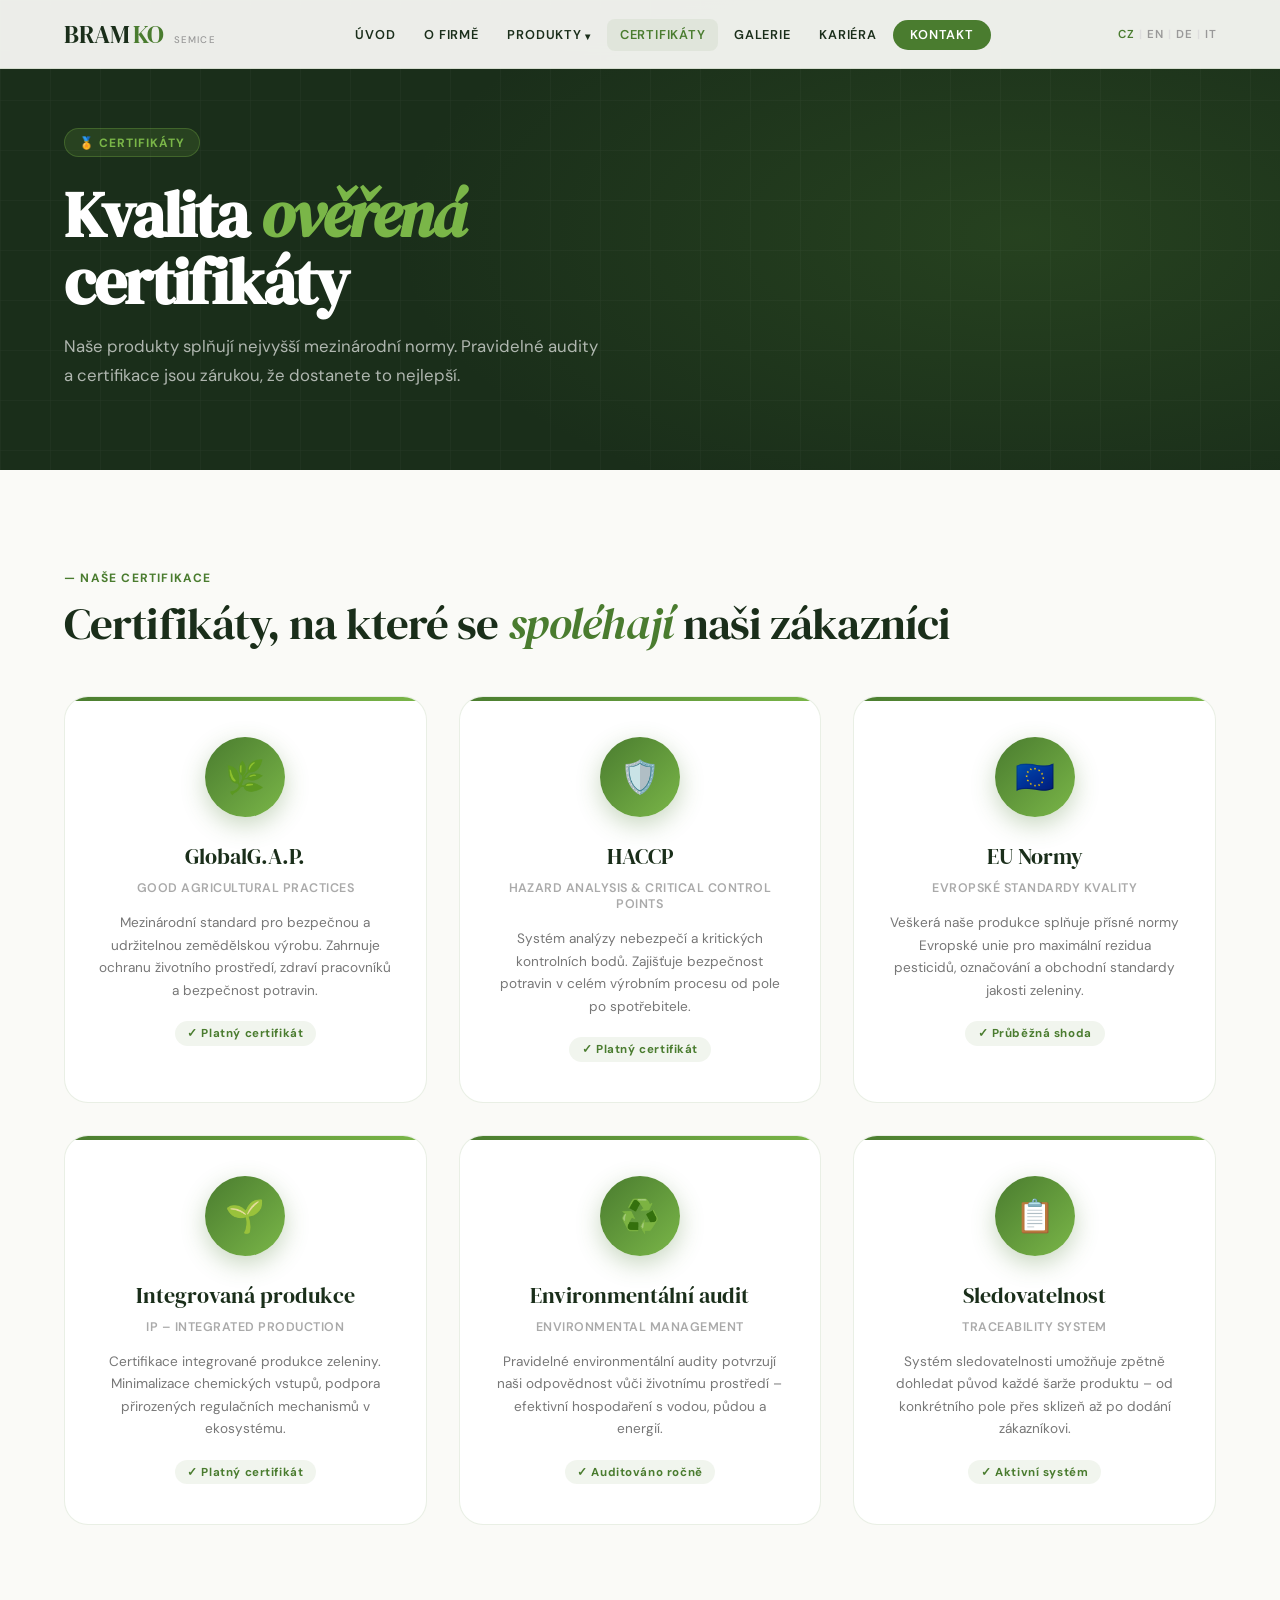
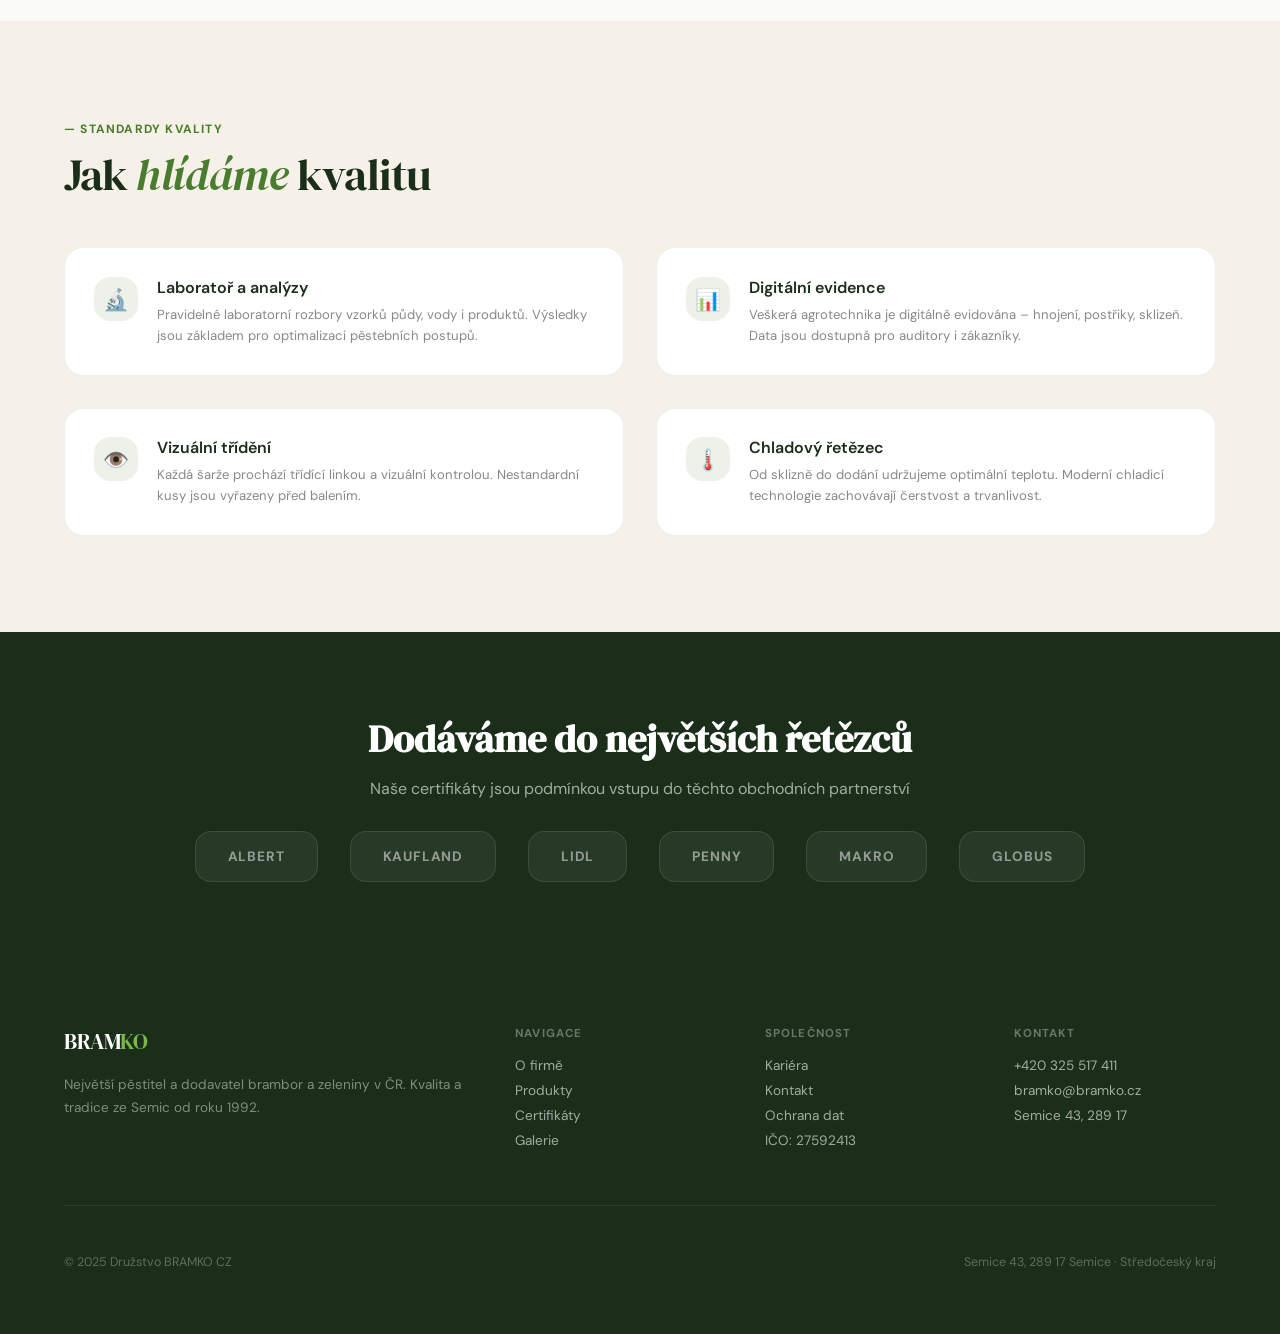
==== certifikaty.html @ 9dfc0b7a "Add files via upload" ====
<!DOCTYPE html>
<html lang="cs">
<head>
<meta charset="UTF-8">
<meta name="viewport" content="width=device-width, initial-scale=1.0">
<title>Certifikáty – BRAMKO CZ</title>
<link rel="preconnect" href="https://fonts.googleapis.com">
<link href="https://fonts.googleapis.com/css2?family=DM+Serif+Display:ital@0;1&family=DM+Sans:opsz,wght@9..40,300;9..40,400;9..40,500;9..40,600&display=swap" rel="stylesheet">
<link rel="stylesheet" href="style.css">
<style>
.certs { padding: 6rem 4rem; }
.cert-grid { display: grid; grid-template-columns: repeat(3, 1fr); gap: 2rem; margin-top: 3rem; }
.cert-card {
  background: white; border-radius: 1.5rem; padding: 2.5rem 2rem;
  border: 1px solid rgba(74,124,47,.12); text-align: center; transition: all .3s;
  position: relative; overflow: hidden;
}
.cert-card::before {
  content: ''; position: absolute; top: 0; left: 0; right: 0; height: 4px;
  background: linear-gradient(90deg, var(--green-fresh), var(--green-light));
}
.cert-card:hover { transform: translateY(-6px); box-shadow: 0 20px 60px rgba(26,46,26,.12); }
.cert-seal {
  width: 80px; height: 80px; border-radius: 50%;
  background: linear-gradient(135deg, var(--green-fresh), var(--green-light));
  display: flex; align-items: center; justify-content: center;
  margin: 0 auto 1.5rem; font-size: 2rem;
  box-shadow: 0 8px 25px rgba(74,124,47,.3);
}
.cert-name { font-family:'DM Serif Display',serif; font-size:1.4rem; color:var(--green-deep); margin-bottom:.5rem; }
.cert-full { font-size:.78rem; color:#aaa; margin-bottom:1rem; font-weight:600; letter-spacing:.04em; text-transform:uppercase; }
.cert-desc { font-size:.85rem; color:#777; line-height:1.65; }
.cert-valid {
  display: inline-flex; align-items: center; gap: .4rem;
  margin-top: 1.2rem; font-size: .72rem; font-weight: 700;
  color: var(--green-fresh); background: rgba(74,124,47,.08);
  padding: .3rem .8rem; border-radius: 1rem; letter-spacing: .05em;
}

.standards { padding: 6rem 4rem; background: var(--cream); }
.std-grid { display: grid; grid-template-columns: repeat(2,1fr); gap: 2rem; margin-top: 3rem; }
.std-item { background: white; border-radius: 1.2rem; padding: 1.8rem; border: 1px solid rgba(74,124,47,.1); display: flex; gap: 1.2rem; align-items: flex-start; }
.std-icon { width: 44px; height: 44px; border-radius: 1rem; background: rgba(74,124,47,.1); display: flex; align-items: center; justify-content: center; font-size: 1.3rem; flex-shrink: 0; }
.std-item h4 { font-weight: 600; color: var(--green-deep); margin-bottom: .35rem; }
.std-item p { font-size: .82rem; color: #888; line-height: 1.6; }

.trust-band { background: var(--green-deep); padding: 5rem 4rem; text-align: center; }
.trust-band h2 { font-family:'DM Serif Display',serif; font-size:clamp(1.8rem,3vw,2.6rem); color:white; margin-bottom:.8rem; }
.trust-band p { color:rgba(255,255,255,.6); margin-bottom:2rem; }
.trust-logos { display:flex; justify-content:center; gap:2rem; flex-wrap:wrap; }
.trust-logo { background:rgba(255,255,255,.06); border:1px solid rgba(255,255,255,.1); border-radius:1rem; padding:1rem 2rem; color:rgba(255,255,255,.5); font-size:.85rem; font-weight:700; letter-spacing:.06em; text-transform:uppercase; }
</style>
</head>
<body>
<main>

<div class="page-hero">
  <div class="page-hero-grid"></div>
  <div class="page-hero-inner">
    <div class="page-hero-tag">🏅 Certifikáty</div>
    <h1>Kvalita <em>ověřená</em><br>certifikáty</h1>
    <p>Naše produkty splňují nejvyšší mezinárodní normy. Pravidelné audity a certifikace jsou zárukou, že dostanete to nejlepší.</p>
  </div>
</div>

<section class="certs">
  <div class="section-tag">— Naše certifikace</div>
  <div class="section-title">Certifikáty, na které se <em>spoléhají</em> naši zákazníci</div>
  <div class="cert-grid">
    <div class="cert-card reveal">
      <div class="cert-seal">🌿</div>
      <div class="cert-name">GlobalG.A.P.</div>
      <div class="cert-full">Good Agricultural Practices</div>
      <p class="cert-desc">Mezinárodní standard pro bezpečnou a udržitelnou zemědělskou výrobu. Zahrnuje ochranu životního prostředí, zdraví pracovníků a bezpečnost potravin.</p>
      <span class="cert-valid">✓ Platný certifikát</span>
    </div>
    <div class="cert-card reveal" style="transition-delay:.1s">
      <div class="cert-seal">🛡️</div>
      <div class="cert-name">HACCP</div>
      <div class="cert-full">Hazard Analysis & Critical Control Points</div>
      <p class="cert-desc">Systém analýzy nebezpečí a kritických kontrolních bodů. Zajišťuje bezpečnost potravin v celém výrobním procesu od pole po spotřebitele.</p>
      <span class="cert-valid">✓ Platný certifikát</span>
    </div>
    <div class="cert-card reveal" style="transition-delay:.2s">
      <div class="cert-seal">🇪🇺</div>
      <div class="cert-name">EU Normy</div>
      <div class="cert-full">Evropské standardy kvality</div>
      <p class="cert-desc">Veškerá naše produkce splňuje přísné normy Evropské unie pro maximální rezidua pesticidů, označování a obchodní standardy jakosti zeleniny.</p>
      <span class="cert-valid">✓ Průběžná shoda</span>
    </div>
    <div class="cert-card reveal" style="transition-delay:.3s">
      <div class="cert-seal">🌱</div>
      <div class="cert-name">Integrovaná produkce</div>
      <div class="cert-full">IP – Integrated Production</div>
      <p class="cert-desc">Certifikace integrované produkce zeleniny. Minimalizace chemických vstupů, podpora přirozených regulačních mechanismů v ekosystému.</p>
      <span class="cert-valid">✓ Platný certifikát</span>
    </div>
    <div class="cert-card reveal" style="transition-delay:.4s">
      <div class="cert-seal">♻️</div>
      <div class="cert-name">Environmentální audit</div>
      <div class="cert-full">Environmental Management</div>
      <p class="cert-desc">Pravidelné environmentální audity potvrzují naši odpovědnost vůči životnímu prostředí – efektivní hospodaření s vodou, půdou a energií.</p>
      <span class="cert-valid">✓ Auditováno ročně</span>
    </div>
    <div class="cert-card reveal" style="transition-delay:.5s">
      <div class="cert-seal">📋</div>
      <div class="cert-name">Sledovatelnost</div>
      <div class="cert-full">Traceability System</div>
      <p class="cert-desc">Systém sledovatelnosti umožňuje zpětně dohledat původ každé šarže produktu – od konkrétního pole přes sklizeň až po dodání zákazníkovi.</p>
      <span class="cert-valid">✓ Aktivní systém</span>
    </div>
  </div>
</section>

<section class="standards">
  <div class="section-tag">— Standardy kvality</div>
  <div class="section-title">Jak <em>hlídáme</em> kvalitu</div>
  <div class="std-grid">
    <div class="std-item reveal">
      <div class="std-icon">🔬</div>
      <div><h4>Laboratoř a analýzy</h4><p>Pravidelné laboratorní rozbory vzorků půdy, vody i produktů. Výsledky jsou základem pro optimalizaci pěstebních postupů.</p></div>
    </div>
    <div class="std-item reveal" style="transition-delay:.1s">
      <div class="std-icon">📊</div>
      <div><h4>Digitální evidence</h4><p>Veškerá agrotechnika je digitálně evidována – hnojení, postřiky, sklizeň. Data jsou dostupná pro auditory i zákazníky.</p></div>
    </div>
    <div class="std-item reveal" style="transition-delay:.2s">
      <div class="std-icon">👁️</div>
      <div><h4>Vizuální třídění</h4><p>Každá šarže prochází třídící linkou a vizuální kontrolou. Nestandardní kusy jsou vyřazeny před balením.</p></div>
    </div>
    <div class="std-item reveal" style="transition-delay:.3s">
      <div class="std-icon">🌡️</div>
      <div><h4>Chladový řetězec</h4><p>Od sklizně do dodání udržujeme optimální teplotu. Moderní chladicí technologie zachovávají čerstvost a trvanlivost.</p></div>
    </div>
  </div>
</section>

<div class="trust-band">
  <h2>Dodáváme do největších řetězců</h2>
  <p>Naše certifikáty jsou podmínkou vstupu do těchto obchodních partnerství</p>
  <div class="trust-logos">
    <div class="trust-logo">Albert</div>
    <div class="trust-logo">Kaufland</div>
    <div class="trust-logo">Lidl</div>
    <div class="trust-logo">Penny</div>
    <div class="trust-logo">Makro</div>
    <div class="trust-logo">Globus</div>
  </div>
</div>

</main>
<script src="shared.js"></script>
<script>initPage('certifikaty');</script>
</body>
</html>
---- style.css ----
@import url('https://fonts.googleapis.com/css2?family=DM+Serif+Display:ital@0;1&family=DM+Sans:opsz,wght@9..40,300;9..40,400;9..40,500;9..40,600&display=swap');

:root {
  --green-deep: #1a2e1a;
  --green-mid: #2d5016;
  --green-fresh: #4a7c2f;
  --green-light: #7ab648;
  --cream: #f5f0e8;
  --cream-warm: #ede5d0;
  --gold: #c8a94a;
  --white: #fafaf7;
  --text: #1a1a1a;
  --text-muted: #666;
  --border: rgba(74,124,47,0.15);
}

*, *::before, *::after { margin: 0; padding: 0; box-sizing: border-box; }
html { scroll-behavior: smooth; }
body {
  font-family: 'DM Sans', sans-serif;
  background: var(--white);
  color: var(--text);
  overflow-x: hidden;
}

/* ── NAV ── */
nav {
  position: fixed; top: 0; width: 100%; z-index: 200;
  background: rgba(250,250,247,0.94);
  backdrop-filter: blur(14px);
  border-bottom: 1px solid var(--border);
  animation: slideDown .6s ease both;
}
@keyframes slideDown { from{transform:translateY(-100%);opacity:0} to{transform:none;opacity:1} }

.nav-inner {
  display: flex; align-items: center; justify-content: space-between;
  padding: 0 4rem; height: 68px;
}

.logo {
  font-family: 'DM Serif Display', serif;
  font-size: 1.55rem; letter-spacing: -.02em;
  color: var(--green-deep); text-decoration: none;
  display: flex; align-items: baseline; gap: .15em;
}
.logo span { color: var(--green-fresh); }
.logo small {
  font-family: 'DM Sans', sans-serif; font-size: .6rem;
  letter-spacing: .12em; text-transform: uppercase;
  color: #999; margin-left: .4rem; font-weight: 500;
}

.nav-links { display: flex; align-items: center; gap: .2rem; list-style: none; }
.nav-links a {
  text-decoration: none; font-size: .8rem; font-weight: 600;
  letter-spacing: .06em; text-transform: uppercase;
  color: var(--green-deep); padding: .45rem .8rem; border-radius: .5rem;
  transition: all .2s; position: relative;
}
.nav-links a:hover, .nav-links a.active { color: var(--green-fresh); background: rgba(74,124,47,.07); }

/* Dropdown */
.has-drop { position: relative; }
.has-drop > a::after { content: ' ▾'; font-size: .65rem; }
.dropdown {
  position: absolute; top: calc(100% + .5rem); left: 0;
  background: white; border-radius: 1rem;
  box-shadow: 0 20px 60px rgba(0,0,0,.12);
  border: 1px solid var(--border);
  min-width: 200px; padding: .5rem;
  opacity: 0; pointer-events: none; transform: translateY(-8px);
  transition: all .25s ease;
}
.has-drop:hover .dropdown { opacity: 1; pointer-events: all; transform: none; }
.dropdown a {
  display: flex; align-items: center; gap: .6rem;
  font-size: .82rem; padding: .6rem .9rem; border-radius: .6rem;
  white-space: nowrap; text-transform: none; letter-spacing: 0; font-weight: 500;
}
.dropdown a .di { font-size: 1.1rem; }

.nav-lang {
  display: flex; gap: .3rem; align-items: center; font-size: .72rem;
  font-weight: 600; letter-spacing: .04em;
}
.nav-lang a { color: #999; text-decoration: none; transition: color .2s; }
.nav-lang a:hover, .nav-lang a.active-lang { color: var(--green-fresh); }
.nav-lang span { color: #ddd; }

/* ── HERO (shared) ── */
.page-hero {
  padding: 8rem 4rem 5rem;
  background: var(--green-deep);
  position: relative; overflow: hidden;
}
.page-hero::before {
  content: '';
  position: absolute; inset: 0;
  background: radial-gradient(ellipse 70% 90% at 80% 50%, rgba(74,124,47,.25), transparent 70%);
}
.page-hero-grid {
  position: absolute; inset: 0; opacity: .05;
  background-image: linear-gradient(rgba(255,255,255,.5) 1px, transparent 1px),
    linear-gradient(90deg,rgba(255,255,255,.5) 1px,transparent 1px);
  background-size: 50px 50px;
}
.page-hero-inner { position: relative; z-index: 1; max-width: 700px; }
.page-hero-tag {
  display: inline-flex; align-items: center; gap: .5rem;
  background: rgba(122,182,72,.15); border: 1px solid rgba(122,182,72,.3);
  color: var(--green-light); padding: .35rem .9rem; border-radius: 2rem;
  font-size: .75rem; font-weight: 700; letter-spacing: .08em; text-transform: uppercase;
  margin-bottom: 1.5rem;
}
.page-hero h1 {
  font-family: 'DM Serif Display', serif;
  font-size: clamp(2.5rem,5vw,4.5rem);
  line-height: 1.05; letter-spacing: -.03em;
  color: white; margin-bottom: 1rem;
}
.page-hero h1 em { font-style: italic; color: var(--green-light); }
.page-hero p { color: rgba(255,255,255,.65); font-size: 1.05rem; line-height: 1.75; max-width: 540px; }

/* ── SECTIONS ── */
.section { padding: 6rem 4rem; }
.section-alt { background: var(--cream); }
.section-dark { background: var(--green-deep); }

.section-tag {
  display: inline-block; font-size: .75rem; font-weight: 700;
  text-transform: uppercase; letter-spacing: .1em;
  color: var(--green-fresh); margin-bottom: .8rem;
}
.section-dark .section-tag { color: var(--green-light); }
.section-title {
  font-family: 'DM Serif Display', serif;
  font-size: clamp(2rem,3.5vw,3rem);
  line-height: 1.1; letter-spacing: -.02em;
  color: var(--green-deep); margin-bottom: 1rem;
}
.section-dark .section-title { color: white; }
.section-title em { font-style: italic; color: var(--green-fresh); }
.section-dark .section-title em { color: var(--green-light); }
.section-lead { color: var(--text-muted); line-height: 1.75; max-width: 560px; margin-bottom: 3rem; }
.section-dark .section-lead { color: rgba(255,255,255,.6); }

/* ── BUTTONS ── */
.btn {
  display: inline-flex; align-items: center; gap: .55rem;
  padding: .85rem 2rem; border-radius: 3rem;
  font-weight: 600; font-size: .9rem; text-decoration: none;
  transition: all .25s ease; cursor: pointer; border: none;
}
.btn-dark { background: var(--green-deep); color: white; box-shadow: 0 4px 20px rgba(26,46,26,.22); }
.btn-dark:hover { background: var(--green-fresh); transform: translateY(-2px); box-shadow: 0 8px 30px rgba(74,124,47,.3); }
.btn-green { background: var(--green-fresh); color: white; box-shadow: 0 4px 20px rgba(74,124,47,.25); }
.btn-green:hover { background: var(--green-mid); transform: translateY(-2px); }
.btn-outline {
  border: 2px solid var(--green-fresh); color: var(--green-fresh); background: transparent;
}
.btn-outline:hover { background: var(--green-fresh); color: white; }
.btn-white { background: white; color: var(--green-deep); }
.btn-white:hover { background: var(--cream); transform: translateY(-2px); }

/* ── FOOTER ── */
footer {
  background: var(--green-deep);
  padding: 4rem;
}
.footer-grid {
  display: grid; grid-template-columns: 2fr 1fr 1fr 1fr;
  gap: 3rem; margin-bottom: 3rem;
  padding-bottom: 3rem; border-bottom: 1px solid rgba(255,255,255,.08);
}
.footer-brand .logo { color: white; margin-bottom: 1rem; display: block; }
.footer-brand p { color: rgba(255,255,255,.45); font-size: .85rem; line-height: 1.7; }
.footer-col h4 {
  font-size: .72rem; text-transform: uppercase; letter-spacing: .1em;
  color: rgba(255,255,255,.35); margin-bottom: 1rem; font-weight: 700;
}
.footer-col a {
  display: block; color: rgba(255,255,255,.6); text-decoration: none;
  font-size: .85rem; margin-bottom: .5rem; transition: color .2s;
}
.footer-col a:hover { color: var(--green-light); }
.footer-bottom {
  display: flex; justify-content: space-between; align-items: center;
  color: rgba(255,255,255,.3); font-size: .78rem;
}

/* ── CARDS ── */
.card {
  background: white; border-radius: 1.5rem;
  border: 1px solid rgba(74,124,47,.1);
  transition: all .3s ease; overflow: hidden;
}
.card:hover { transform: translateY(-6px); box-shadow: 0 20px 50px rgba(26,46,26,.1); border-color: var(--green-fresh); }

/* ── REVEAL ── */
.reveal { opacity: 0; transform: translateY(28px); transition: opacity .7s ease, transform .7s ease; }
.reveal.visible { opacity: 1; transform: none; }

/* ── RESPONSIVE ── */
@media (max-width: 900px) {
  .nav-inner { padding: 0 1.5rem; }
  .nav-lang { display: none; }
  .section { padding: 4rem 1.5rem; }
  .page-hero { padding: 7rem 1.5rem 4rem; }
  .footer-grid { grid-template-columns: 1fr 1fr; gap: 2rem; }
}
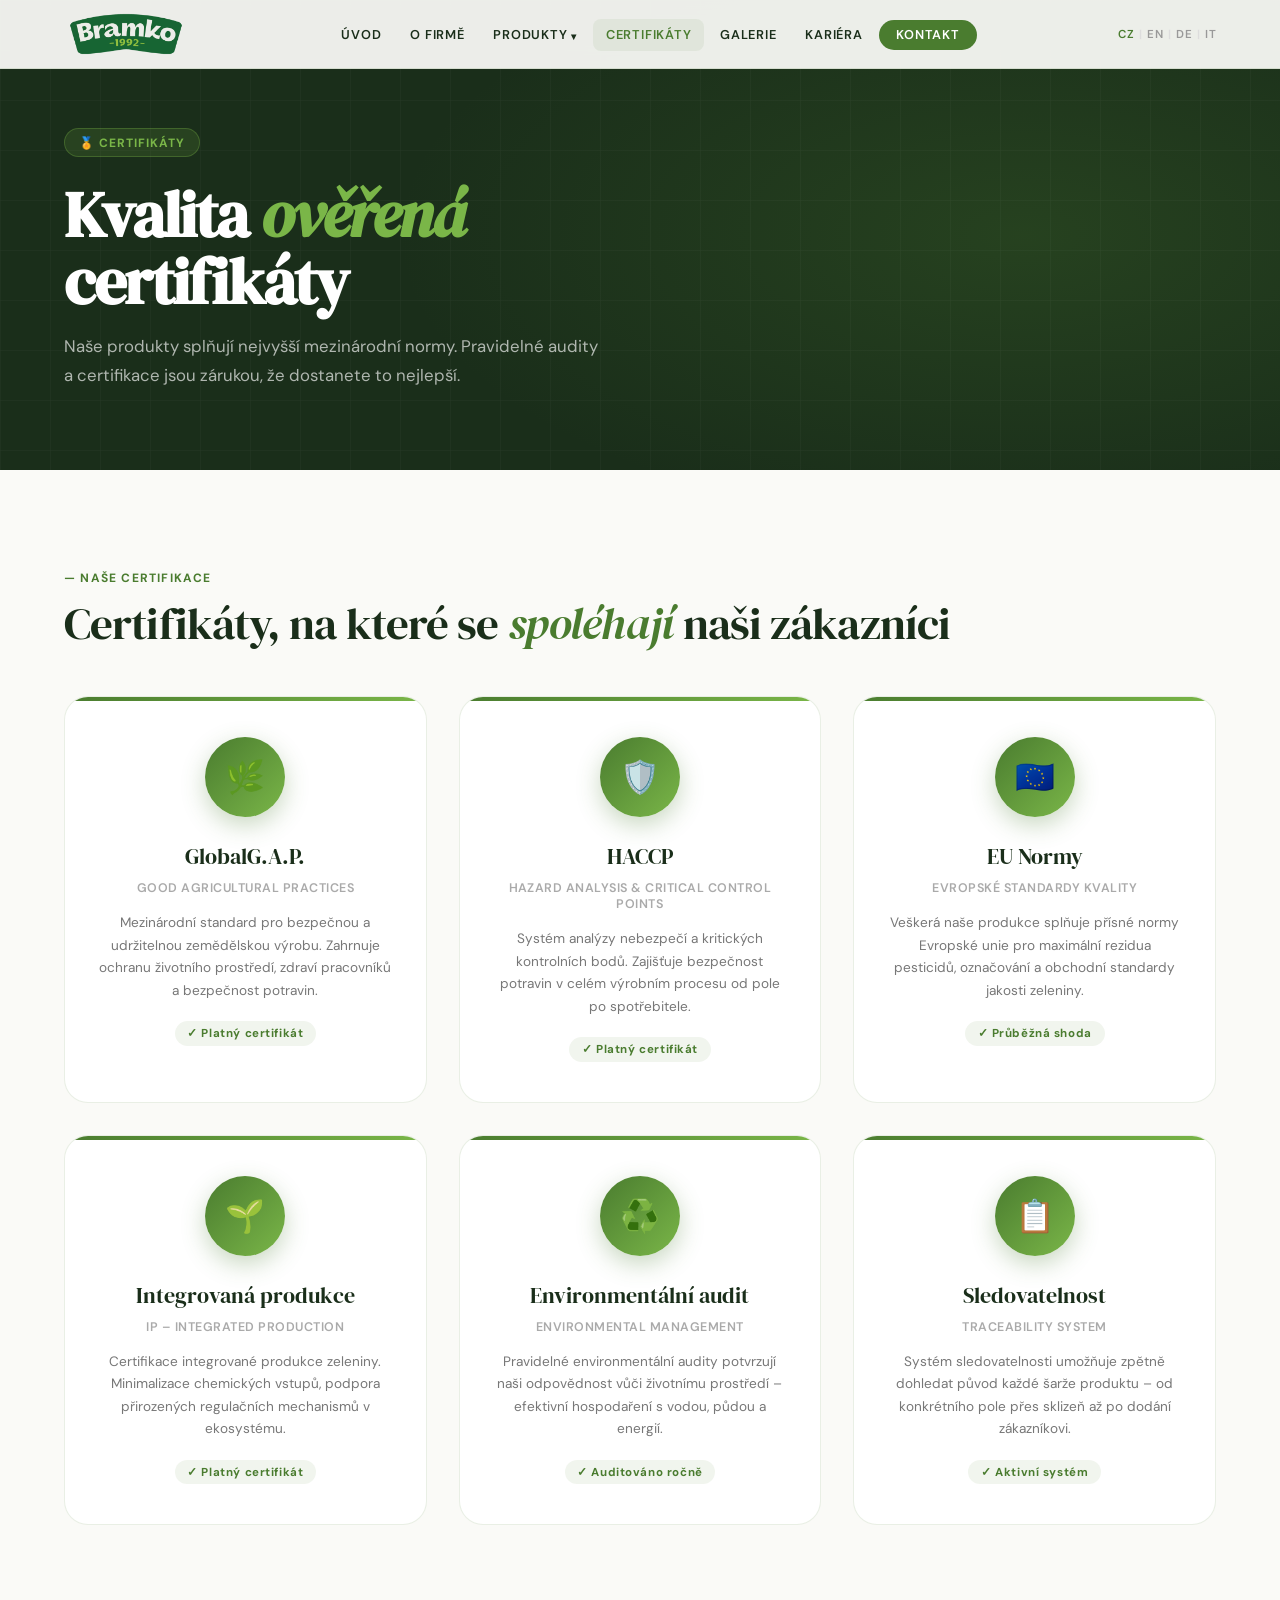
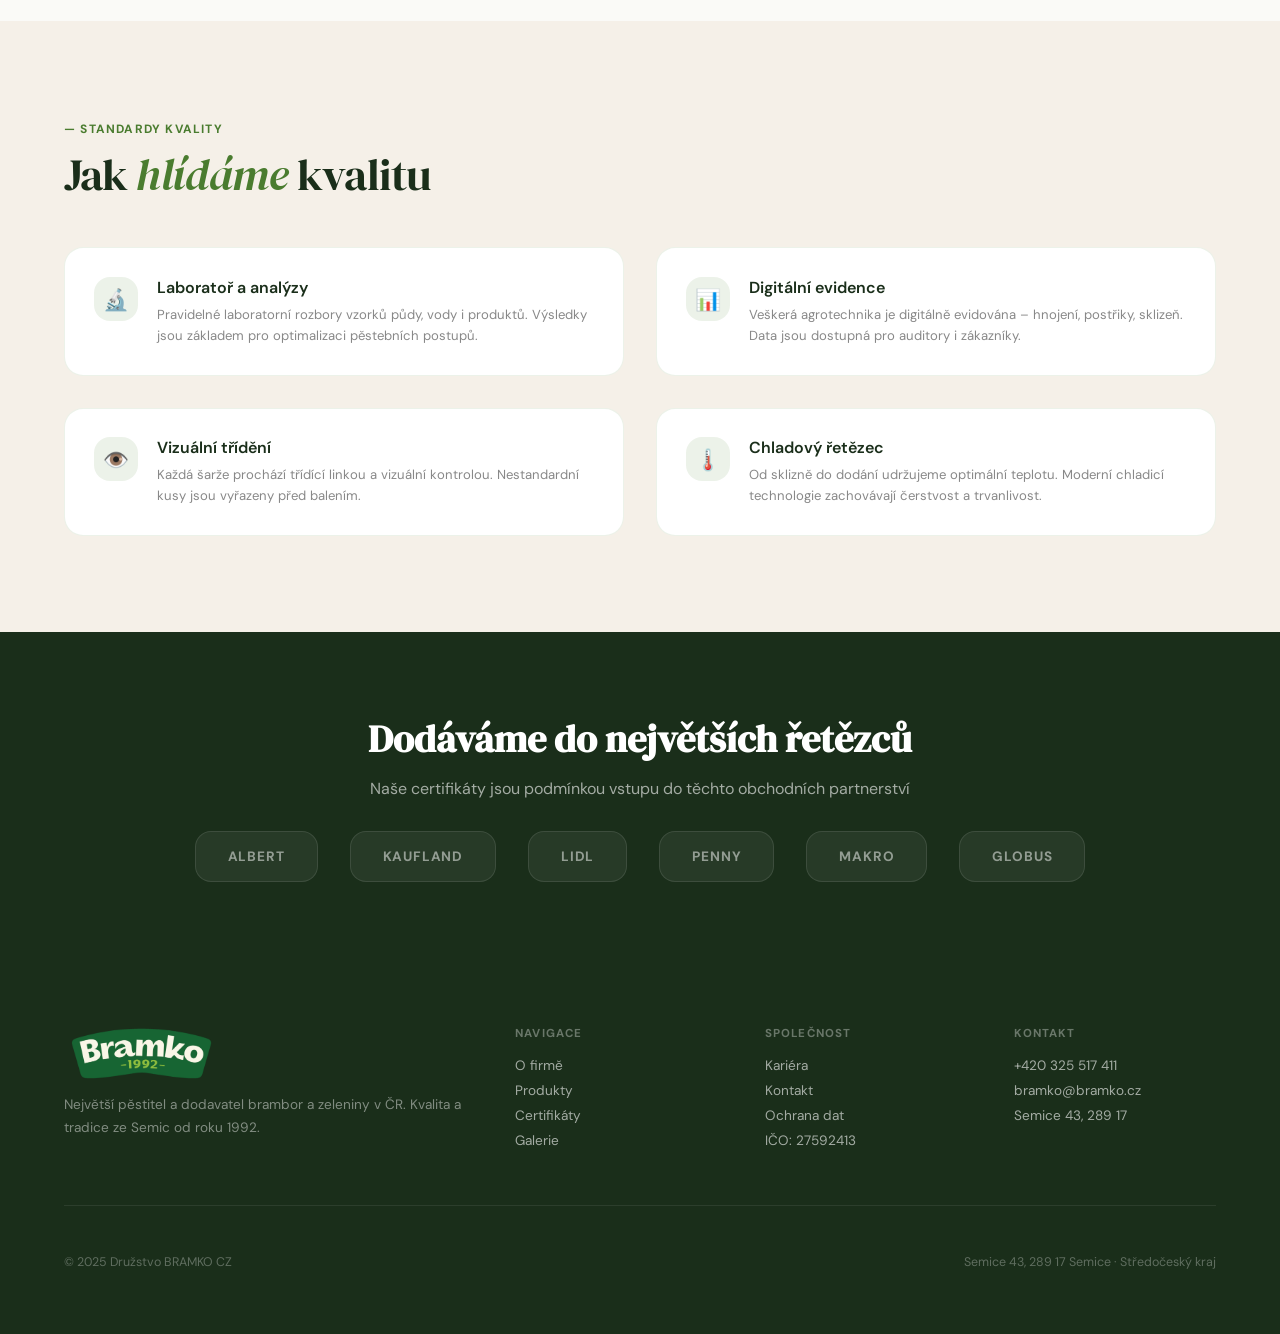
==== commit ae66e426: "Add files via upload" ====
--- a/certifikaty.html
+++ b/certifikaty.html
@@ -153,3 +153,13 @@
 <script>initPage('certifikaty');</script>
 </body>
 </html>
+<style>
+@media (max-width: 768px) {
+  .certs { padding: 3rem 1.2rem; }
+  .cert-grid { grid-template-columns: 1fr; gap: 1rem; }
+  .standards { padding: 3rem 1.2rem; }
+  .std-grid { grid-template-columns: 1fr; }
+  .trust-band { padding: 3rem 1.2rem; }
+  .trust-logos { gap: .8rem; }
+}
+</style>
--- a/style.css
+++ b/style.css
@@ -201,11 +201,83 @@
 .reveal { opacity: 0; transform: translateY(28px); transition: opacity .7s ease, transform .7s ease; }
 .reveal.visible { opacity: 1; transform: none; }
 
-/* ── RESPONSIVE ── */
-@media (max-width: 900px) {
-  .nav-inner { padding: 0 1.5rem; }
+/* ── HAMBURGER ── */
+.nav-hamburger {
+  display: none; flex-direction: column; gap: 5px;
+  cursor: pointer; padding: .5rem; border: none; background: none;
+  z-index: 300;
+}
+.nav-hamburger span {
+  display: block; width: 24px; height: 2px;
+  background: var(--green-deep); border-radius: 2px;
+  transition: all .3s ease;
+}
+.nav-hamburger.open span:nth-child(1) { transform: rotate(45deg) translate(5px, 5px); }
+.nav-hamburger.open span:nth-child(2) { opacity: 0; }
+.nav-hamburger.open span:nth-child(3) { transform: rotate(-45deg) translate(5px, -5px); }
+
+/* ── TABLET (max 1024px) ── */
+@media (max-width: 1024px) {
+  .nav-inner { padding: 0 2rem; }
+  .nav-links { gap: 0; }
+  .nav-links a { padding: .4rem .6rem; font-size: .72rem; }
   .nav-lang { display: none; }
-  .section { padding: 4rem 1.5rem; }
-  .page-hero { padding: 7rem 1.5rem 4rem; }
-  .footer-grid { grid-template-columns: 1fr 1fr; gap: 2rem; }
-}
+}
+
+/* ── MOBILE (max 768px) ── */
+@media (max-width: 768px) {
+
+  /* Nav */
+  .nav-inner { padding: 0 1.2rem; height: 60px; }
+  .nav-hamburger { display: flex; }
+  .nav-lang { display: none; }
+
+  .nav-links {
+    position: fixed; top: 60px; left: 0; right: 0; bottom: 0;
+    background: rgba(250,250,247,.98); backdrop-filter: blur(20px);
+    flex-direction: column; align-items: stretch; gap: 0;
+    padding: 1.5rem 1.2rem; overflow-y: auto;
+    transform: translateX(100%); transition: transform .35s ease;
+    z-index: 250; border-top: 1px solid var(--border);
+  }
+  .nav-links.mobile-open { transform: translateX(0); }
+  .nav-links li { border-bottom: 1px solid var(--border); }
+  .nav-links a {
+    display: block; padding: 1rem .5rem; font-size: .95rem;
+    letter-spacing: .04em; border-radius: 0;
+  }
+  .has-drop > a::after { float: right; }
+  .dropdown {
+    position: static; opacity: 1; pointer-events: all;
+    transform: none; box-shadow: none; border: none;
+    background: rgba(74,124,47,.04); border-radius: .5rem;
+    display: none; padding: .25rem .5rem;
+  }
+  .has-drop.drop-open .dropdown { display: block; }
+  .dropdown a { padding: .7rem .8rem; font-size: .88rem; }
+
+  /* Page hero */
+  .page-hero { padding: 5.5rem 1.2rem 3rem; }
+  .page-hero h1 { font-size: 2.2rem; }
+  .page-hero p { font-size: .95rem; }
+
+  /* Sections */
+  .section { padding: 3.5rem 1.2rem; }
+  .section-title { font-size: 1.8rem; }
+
+  /* Footer */
+  footer { padding: 2.5rem 1.2rem; }
+  .footer-grid { grid-template-columns: 1fr; gap: 1.8rem; }
+  .footer-bottom { flex-direction: column; gap: .5rem; text-align: center; }
+
+  /* Buttons */
+  .btn { padding: .8rem 1.5rem; font-size: .85rem; }
+}
+
+/* ── SMALL MOBILE (max 480px) ── */
+@media (max-width: 480px) {
+  .page-hero h1 { font-size: 1.9rem; }
+  .section-title { font-size: 1.6rem; }
+  .section { padding: 3rem 1rem; }
+  footer { padding: 2rem 1rem; }
+}
